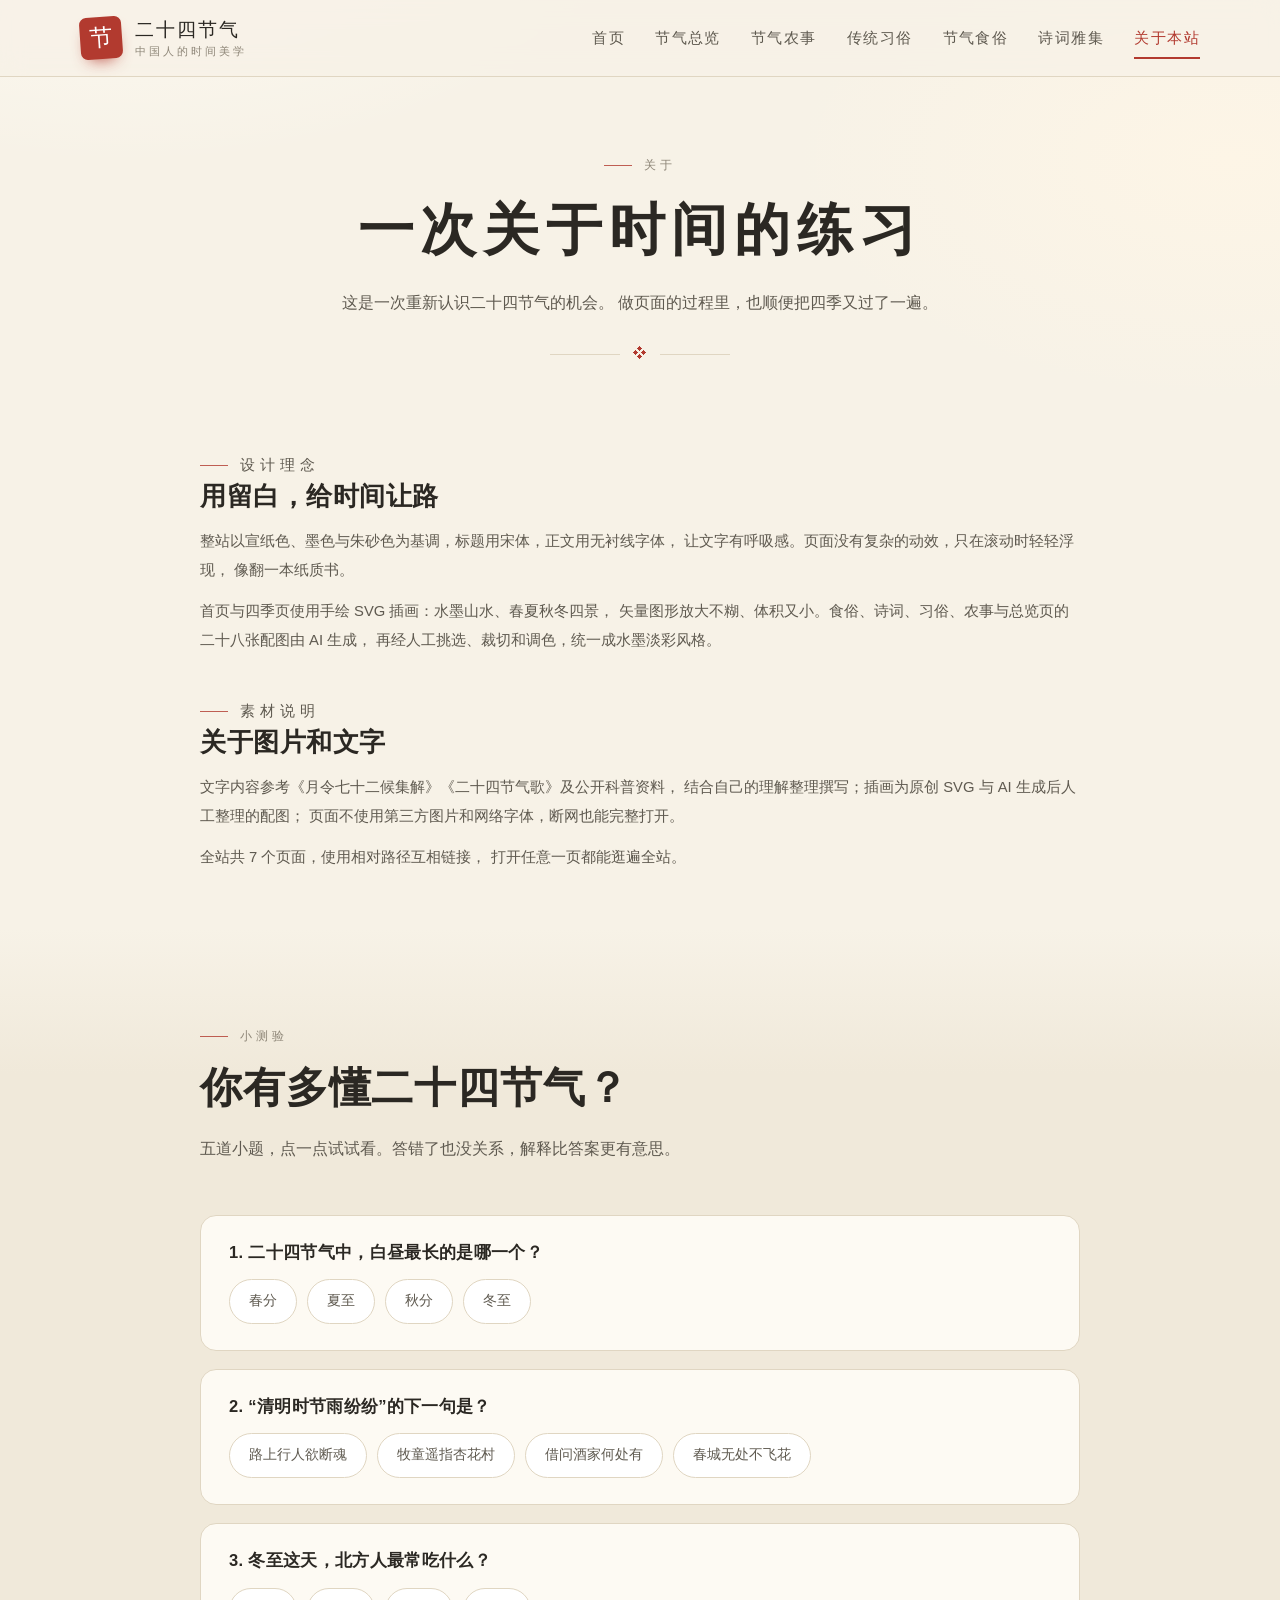
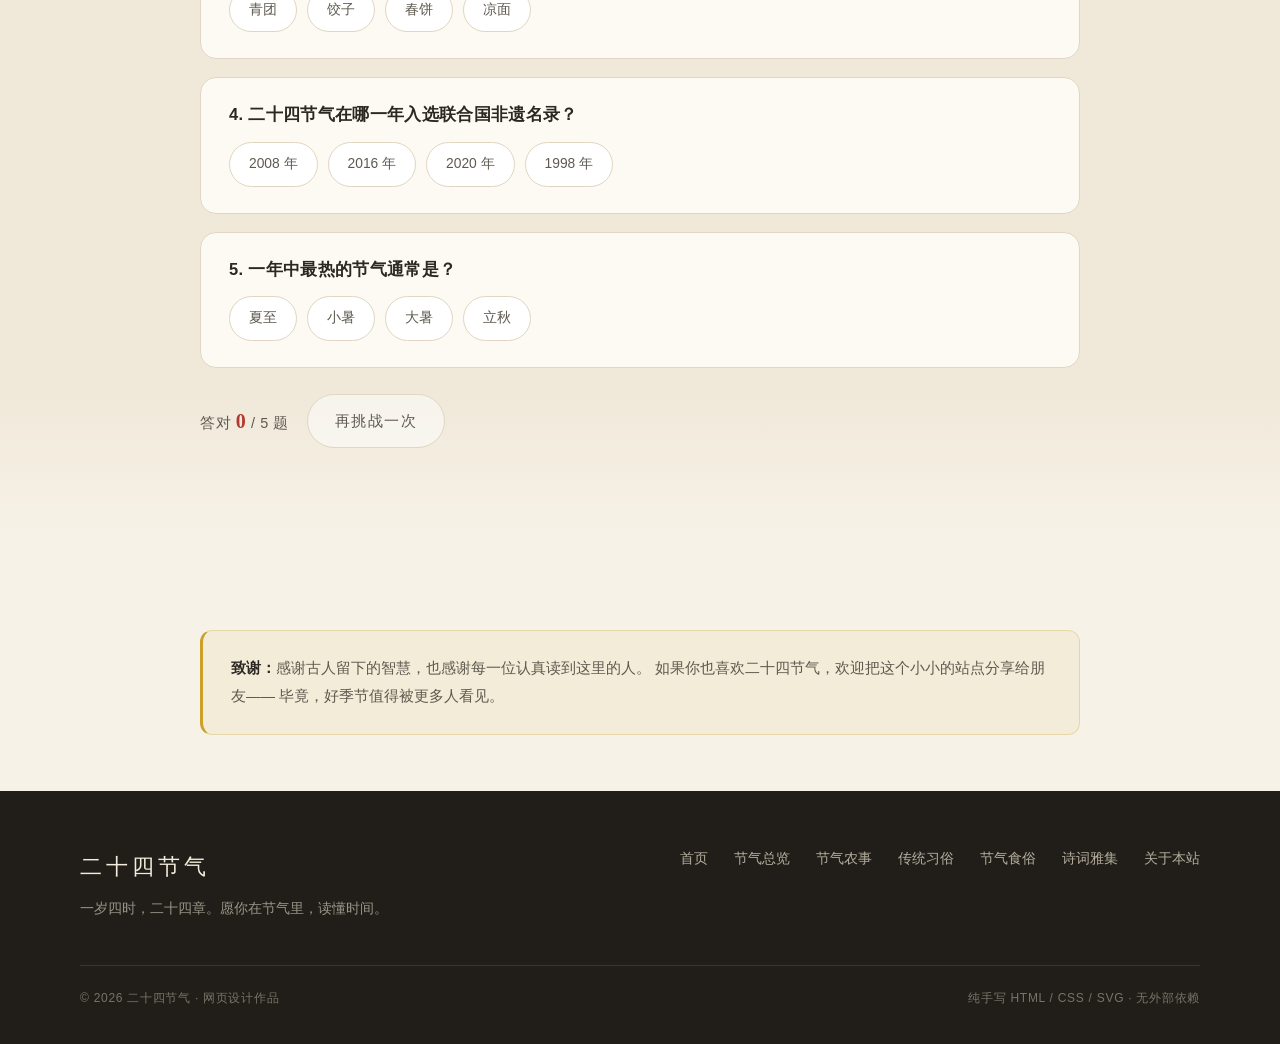
==== about.html @ dc35225e "Add 二十四节气 static site Co-Authored-By: Claude Code <noreply@anthropic.com>" ====
<!DOCTYPE html>
<html lang="zh-CN">
<head>
  <meta charset="UTF-8">
  <meta name="viewport" content="width=device-width, initial-scale=1.0">
  <title>关于本站 · 二十四节气</title>
  <meta name="description" content="关于本站：设计理念、素材说明，以及一个关于二十四节气的小测验。">
  <link rel="icon" href="images/favicon.svg" type="image/svg+xml">
  <link rel="stylesheet" href="css/style.css">
  <script>document.documentElement.classList.add('js');</script>
</head>
<body>

  <header class="site-header">
    <div class="wrap nav">
      <a class="brand" href="index.html" aria-label="返回首页">
        <span class="brand-seal" aria-hidden="true">节</span>
        <span class="brand-text">二十四节气<small>中国人的时间美学</small></span>
      </a>
      <button class="nav-toggle" type="button" aria-label="展开导航" aria-expanded="false" aria-controls="siteNav">☰</button>
      <nav class="nav-links" id="siteNav">
        <a href="index.html">首页</a>
        <a href="terms.html">节气总览</a>
        <a href="farming.html">节气农事</a>
        <a href="customs.html">传统习俗</a>
        <a href="food.html">节气食俗</a>
        <a href="poetry.html">诗词雅集</a>
        <a href="about.html" class="active">关于本站</a>
      </nav>
    </div>
  </header>

  <main>
    <section class="page-hero">
      <div class="wrap">
        <p class="eyebrow">关于</p>
        <h1>一次关于时间的练习</h1>
        <p class="lead">
          这是一次重新认识二十四节气的机会。
          做页面的过程里，也顺便把四季又过了一遍。
        </p>
        <div class="ornament" aria-hidden="true">❖</div>
      </div>
    </section>

    <section class="section-tight">
      <div class="wrap narrow">

        <div>
          <div class="about-block reveal">
            <p class="eyebrow">设计理念</p>
            <h2>用留白，给时间让路</h2>
            <p>
              整站以宣纸色、墨色与朱砂色为基调，标题用宋体，正文用无衬线字体，
              让文字有呼吸感。页面没有复杂的动效，只在滚动时轻轻浮现，
              像翻一本纸质书。
            </p>
            <p>
              首页与四季页使用手绘 SVG 插画：水墨山水、春夏秋冬四景，
              矢量图形放大不糊、体积又小。食俗、诗词、习俗、农事与总览页的二十八张配图由 AI 生成，
              再经人工挑选、裁切和调色，统一成水墨淡彩风格。
            </p>
          </div>

          <div class="about-block reveal">
            <p class="eyebrow">素材说明</p>
            <h2>关于图片和文字</h2>
            <p>
              文字内容参考《月令七十二候集解》《二十四节气歌》及公开科普资料，
              结合自己的理解整理撰写；插画为原创 SVG 与 AI 生成后人工整理的配图；
              页面不使用第三方图片和网络字体，断网也能完整打开。
            </p>
            <p>
              全站共 7 个页面，使用相对路径互相链接，
              打开任意一页都能逛遍全站。
            </p>
          </div>
        </div>

      </div>
    </section>

    <!-- ================= 小测验 ================= -->
    <section class="section section-paper" id="quiz-section">
      <div class="wrap narrow">
        <div class="section-head reveal">
          <p class="eyebrow">小测验</p>
          <h2>你有多懂二十四节气？</h2>
          <p class="lead">五道小题，点一点试试看。答错了也没关系，解释比答案更有意思。</p>
        </div>

        <div class="quiz" id="quiz">

          <article class="quiz-q reveal">
            <h3>1. 二十四节气中，白昼最长的是哪一个？</h3>
            <div class="options">
              <button class="option" type="button" data-correct="false">春分</button>
              <button class="option" type="button" data-correct="true">夏至</button>
              <button class="option" type="button" data-correct="false">秋分</button>
              <button class="option" type="button" data-correct="false">冬至</button>
            </div>
            <p class="explain">夏至这天太阳直射北回归线，北半球白昼最长、日影最短。不过最热的时候通常还在后面——大暑。</p>
          </article>

          <article class="quiz-q reveal">
            <h3>2. “清明时节雨纷纷”的下一句是？</h3>
            <div class="options">
              <button class="option" type="button" data-correct="true">路上行人欲断魂</button>
              <button class="option" type="button" data-correct="false">牧童遥指杏花村</button>
              <button class="option" type="button" data-correct="false">借问酒家何处有</button>
              <button class="option" type="button" data-correct="false">春城无处不飞花</button>
            </div>
            <p class="explain">出自唐代杜牧的《清明》：“清明时节雨纷纷，路上行人欲断魂。借问酒家何处有？牧童遥指杏花村。”</p>
          </article>

          <article class="quiz-q reveal">
            <h3>3. 冬至这天，北方人最常吃什么？</h3>
            <div class="options">
              <button class="option" type="button" data-correct="false">青团</button>
              <button class="option" type="button" data-correct="true">饺子</button>
              <button class="option" type="button" data-correct="false">春饼</button>
              <button class="option" type="button" data-correct="false">凉面</button>
            </div>
            <p class="explain">“冬至不端饺子碗，冻掉耳朵没人管。”北方冬至吃饺子，南方则多吃汤圆，取团团圆圆之意。</p>
          </article>

          <article class="quiz-q reveal">
            <h3>4. 二十四节气在哪一年入选联合国非遗名录？</h3>
            <div class="options">
              <button class="option" type="button" data-correct="false">2008 年</button>
              <button class="option" type="button" data-correct="true">2016 年</button>
              <button class="option" type="button" data-correct="false">2020 年</button>
              <button class="option" type="button" data-correct="false">1998 年</button>
            </div>
            <p class="explain">2016 年 11 月 30 日，“二十四节气”被列入联合国教科文组织人类非物质文化遗产代表作名录。</p>
          </article>

          <article class="quiz-q reveal">
            <h3>5. 一年中最热的节气通常是？</h3>
            <div class="options">
              <button class="option" type="button" data-correct="false">夏至</button>
              <button class="option" type="button" data-correct="false">小暑</button>
              <button class="option" type="button" data-correct="true">大暑</button>
              <button class="option" type="button" data-correct="false">立秋</button>
            </div>
            <p class="explain">夏至白昼最长，但地面还在持续吸收热量，所以最热往往出现在大暑——“大暑”之名，名副其实。</p>
          </article>

        </div>

        <div class="quiz-foot">
          <p class="quiz-result" id="quizResult" aria-live="polite">答对 <strong>0</strong> / 5 题</p>
          <button class="btn btn-ghost" type="button" id="quizReset">再挑战一次</button>
        </div>
      </div>
    </section>

    <section class="section-tight">
      <div class="wrap narrow">
        <div class="note-box reveal">
          <strong>致谢：</strong>感谢古人留下的智慧，也感谢每一位认真读到这里的人。
          如果你也喜欢二十四节气，欢迎把这个小小的站点分享给朋友——
          毕竟，好季节值得被更多人看见。
        </div>
      </div>
    </section>
  </main>

  <footer class="site-footer">
    <div class="wrap footer-grid">
      <div>
        <p class="footer-title">二十四节气</p>
        <p class="footer-note">一岁四时，二十四章。愿你在节气里，读懂时间。</p>
      </div>
      <nav class="footer-links" aria-label="页脚导航">
        <a href="index.html">首页</a>
        <a href="terms.html">节气总览</a>
        <a href="farming.html">节气农事</a>
        <a href="customs.html">传统习俗</a>
        <a href="food.html">节气食俗</a>
        <a href="poetry.html">诗词雅集</a>
        <a href="about.html">关于本站</a>
      </nav>
    </div>
    <div class="wrap footer-bottom">
      <p>© <span data-year>2026</span> 二十四节气 · 网页设计作品</p>
      <p>纯手写 HTML / CSS / SVG · 无外部依赖</p>
    </div>
  </footer>

  <script src="js/main.js"></script>
</body>
</html>
---- css/style.css ----
/* =========================================================
   二十四节气 · 站点样式
   纯手写 CSS，无第三方框架 / 无外部字体依赖
   ========================================================= */

:root{
  --paper:      #f7f2e7;
  --paper-2:    #fdfaf3;
  --paper-3:    #f0e9da;
  --ink:        #2b2823;
  --ink-2:      #5f5a50;
  --ink-3:      #8d8577;
  --line:       #e0d6c2;
  --red:        #b23a2f;
  --red-deep:   #8e2b22;
  --gold:       #c9a227;
  --spring:     #7d9e6a;
  --summer:     #bd6a52;
  --autumn:     #bd8f41;
  --winter:     #5a7d95;
  --serif: "Songti SC","STSong","Noto Serif SC","Source Han Serif SC","SimSun",serif;
  --sans:  "PingFang SC","Microsoft YaHei","Hiragino Sans GB","Noto Sans SC",sans-serif;
  --radius: 18px;
  --shadow: 0 24px 50px -24px rgba(72,54,30,.32);
}

*,*::before,*::after{ box-sizing:border-box; }

html{ scroll-behavior:smooth; }

body{
  margin:0;
  font-family:var(--sans);
  font-size:16px;
  line-height:1.8;
  color:var(--ink);
  background:
    radial-gradient(900px 520px at 10% -6%, #fffdf6 0%, rgba(255,253,246,0) 62%),
    radial-gradient(760px 420px at 96% 6%, #fdf5e6 0%, rgba(253,245,230,0) 58%),
    var(--paper);
  overflow-x:hidden;
  -webkit-font-smoothing:antialiased;
}

::selection{ background:rgba(178,58,47,.16); }

img{ max-width:100%; height:auto; display:block; }
a{ color:inherit; }
button{ font:inherit; }

h1,h2,h3,h4{
  font-family:var(--serif);
  font-weight:600;
  line-height:1.3;
  letter-spacing:.02em;
  margin:0;
}
p{ margin:0; }

:focus-visible{
  outline:2px solid var(--red);
  outline-offset:3px;
  border-radius:4px;
}

.wrap{ width:min(1120px, calc(100% - 48px)); margin-inline:auto; }
.wrap.narrow{ width:min(880px, calc(100% - 48px)); }

.section{ padding:90px 0; }
.section-tight{ padding:56px 0; }

.section-paper{
  background:linear-gradient(180deg,
    rgba(240,233,218,0) 0%,
    var(--paper-3) 12%,
    var(--paper-3) 88%,
    rgba(240,233,218,0) 100%);
}

/* ---------- 入场动画（JS 开启后才隐藏，避免无 JS 时白屏） ---------- */
.js .reveal.reveal-armed{
  opacity:0;
  transform:translateY(26px);
  transition:opacity .8s ease, transform .8s cubic-bezier(.2,.7,.3,1);
}
.js .reveal.reveal-armed.is-visible{ opacity:1; transform:none; }

/* ========================= 顶部导航 ========================= */
.site-header{
  position:sticky;
  top:0;
  z-index:60;
  background:rgba(247,242,231,.86);
  backdrop-filter:blur(12px);
  -webkit-backdrop-filter:blur(12px);
  border-bottom:1px solid var(--line);
}

.nav{
  position:relative;
  display:flex;
  align-items:center;
  justify-content:space-between;
  gap:24px;
  min-height:76px;
}

.brand{
  display:flex;
  align-items:center;
  gap:13px;
  text-decoration:none;
  flex-shrink:0;
}
.brand-seal{
  width:42px; height:42px;
  display:grid; place-items:center;
  background:var(--red);
  color:#fff;
  font-family:var(--serif);
  font-size:23px;
  border-radius:7px;
  transform:rotate(-4deg);
  box-shadow:0 8px 16px -8px rgba(178,58,47,.95);
}
.brand-text{
  font-family:var(--serif);
  font-size:19px;
  letter-spacing:.1em;
  line-height:1.15;
}
.brand-text small{
  display:block;
  margin-top:5px;
  font-family:var(--sans);
  font-size:10.5px;
  letter-spacing:.28em;
  color:var(--ink-3);
}

.nav-links{ display:flex; gap:30px; }
.nav-links a{
  position:relative;
  padding:8px 0;
  font-size:14.5px;
  letter-spacing:.1em;
  color:var(--ink-2);
  text-decoration:none;
  white-space:nowrap;
  transition:color .25s;
}
.nav-links a::after{
  content:"";
  position:absolute;
  left:0; bottom:0;
  width:100%; height:2px;
  background:var(--red);
  transform:scaleX(0);
  transform-origin:left;
  transition:transform .3s ease;
}
.nav-links a:hover{ color:var(--ink); }
.nav-links a:hover::after,
.nav-links a.active::after{ transform:scaleX(1); }
.nav-links a.active{ color:var(--red); }

.nav-toggle{
  display:none;
  width:44px; height:44px;
  border:1px solid var(--line);
  border-radius:10px;
  background:rgba(255,255,255,.55);
  color:var(--ink);
  font-size:18px;
  cursor:pointer;
}

/* ========================= 通用元素 ========================= */
.eyebrow{
  display:inline-flex;
  align-items:center;
  gap:12px;
  font-size:11.5px;
  letter-spacing:.34em;
  color:var(--ink-3);
}
.eyebrow::before{
  content:"";
  width:28px; height:1px;
  background:var(--red);
  opacity:.8;
}

.lead{ color:var(--ink-2); font-size:16px; line-height:1.95; }

.section-head{ max-width:730px; margin-bottom:50px; }
.section-head h2{
  font-size:clamp(28px,3.4vw,42px);
  margin:14px 0 18px;
}

.btn{
  display:inline-flex;
  align-items:center;
  gap:10px;
  padding:13px 27px;
  border-radius:999px;
  border:1px solid transparent;
  font-size:14.5px;
  letter-spacing:.1em;
  text-decoration:none;
  cursor:pointer;
  transition:transform .3s, background .3s, border-color .3s, box-shadow .3s, color .3s;
}
.btn-solid{
  background:var(--red);
  color:#fff;
  box-shadow:0 16px 30px -16px rgba(178,58,47,.95);
}
.btn-solid:hover{ background:var(--red-deep); transform:translateY(-2px); }
.btn-ghost{
  border-color:var(--line);
  background:rgba(255,255,255,.5);
  color:var(--ink-2);
}
.btn-ghost:hover{ border-color:var(--ink-3); color:var(--ink); transform:translateY(-2px); }

.ornament{
  display:flex;
  align-items:center;
  justify-content:center;
  gap:12px;
  margin-top:22px;
  color:var(--red);
}
.ornament::before,
.ornament::after{
  content:"";
  width:70px; height:1px;
  background:var(--line);
}

/* ========================= 首页 Hero ========================= */
.hero{ padding:66px 0 58px; position:relative; }

.hero-grid{
  display:grid;
  grid-template-columns:1.02fr .98fr;
  gap:64px;
  align-items:center;
}

.hero h1{
  font-size:clamp(46px,5.6vw,78px);
  line-height:1.14;
  margin:20px 0 26px;
}
.hero h1 em{
  position:relative;
  display:inline-block;
  font-style:normal;
  color:var(--red);
}
.hero h1 em::after{
  content:"";
  position:absolute;
  left:-3px; right:-3px; bottom:9px;
  height:16px;
  border-radius:9px;
  background:rgba(178,58,47,.13);
  z-index:-1;
}

.hero .lead{ max-width:480px; }

.hero-actions{
  display:flex;
  flex-wrap:wrap;
  gap:14px;
  margin-top:34px;
}

.hero-stats{
  display:flex;
  gap:42px;
  list-style:none;
  margin:40px 0 0;
  padding:24px 0 0;
  border-top:1px solid var(--line);
}
.hero-stats li{ display:flex; flex-direction:column; }
.hero-stats strong{
  font-family:var(--serif);
  font-size:30px;
  line-height:1;
  color:var(--red);
}
.hero-stats span{
  margin-top:8px;
  font-size:12.5px;
  letter-spacing:.12em;
  color:var(--ink-3);
}

.hero-art{ position:relative; margin:0; }
.hero-art img{
  width:100%;
  border-radius:26px;
  border:1px solid rgba(255,255,255,.7);
  box-shadow:var(--shadow);
}
.hero-art figcaption{
  margin-top:16px;
  text-align:center;
  font-size:12px;
  letter-spacing:.34em;
  color:var(--ink-3);
}
.hero-seal{
  position:absolute;
  top:-18px; right:-12px;
  width:60px; height:60px;
  display:grid; place-items:center;
  background:var(--red);
  color:#fff;
  font-family:var(--serif);
  font-size:15px;
  line-height:1.2;
  text-align:center;
  border-radius:8px;
  transform:rotate(6deg);
  box-shadow:0 16px 30px -16px rgba(178,58,47,.95);
}

/* ========================= 四季卡片 ========================= */
.season-grid{
  display:grid;
  grid-template-columns:repeat(4,1fr);
  gap:22px;
}

.season-card{
  position:relative;
  display:flex;
  flex-direction:column;
  background:var(--paper-2);
  border:1px solid var(--line);
  border-radius:var(--radius);
  overflow:hidden;
  text-decoration:none;
  transition:transform .4s cubic-bezier(.2,.7,.3,1), box-shadow .4s;
}
.season-card:hover{ transform:translateY(-10px); box-shadow:var(--shadow); }
.season-card img{ width:100%; height:170px; object-fit:cover; }
.season-body{ padding:20px 22px 24px; }
.season-label{
  font-size:11.5px;
  letter-spacing:.28em;
  color:var(--ink-3);
}
.season-body h3{ font-size:26px; margin:9px 0 8px; }
.season-body p{ font-size:13.8px; color:var(--ink-2); line-height:1.85; }
.season-arrow{
  display:inline-block;
  margin-top:16px;
  font-size:12.5px;
  letter-spacing:.14em;
  color:var(--red);
}
.season-card:hover .season-arrow{ letter-spacing:.22em; }
.season-arrow, .season-card{ transition-property:transform, box-shadow, letter-spacing; }

/* ========================= 三个特色入口 ========================= */
.feature-grid{
  display:grid;
  grid-template-columns:repeat(2,1fr);
  gap:24px;
}
.feature-card{
  position:relative;
  display:block;
  padding:38px 32px 34px;
  background:var(--paper-2);
  border:1px solid var(--line);
  border-radius:var(--radius);
  text-decoration:none;
  overflow:hidden;
  transition:transform .4s cubic-bezier(.2,.7,.3,1), box-shadow .4s, border-color .4s;
}
.feature-card::after{
  content:"";
  position:absolute;
  right:-56px; bottom:-56px;
  width:170px; height:170px;
  border-radius:50%;
  background:radial-gradient(circle, rgba(178,58,47,.10), rgba(178,58,47,0) 68%);
  transition:transform .5s;
}
.feature-card:hover{ transform:translateY(-8px); box-shadow:var(--shadow); border-color:#d4c7ae; }
.feature-card:hover::after{ transform:scale(1.15); }
.feature-kicker{
  font-size:11.5px;
  letter-spacing:.3em;
  color:var(--red);
}
.feature-card h3{ font-size:25px; margin:14px 0 10px; }
.feature-card p{ font-size:14px; color:var(--ink-2); line-height:1.9; }
.feature-more{
  display:inline-block;
  margin-top:20px;
  font-size:12.5px;
  letter-spacing:.16em;
  color:var(--ink-3);
}
.feature-char{
  position:absolute;
  right:16px;
  bottom:-14px;
  font-family:var(--serif);
  font-size:104px;
  line-height:1;
  color:rgba(178,58,47,.07);
  pointer-events:none;
}

/* ========================= 诗句横幅 ========================= */
.quote-band{
  padding:96px 0;
  background:#28241e;
  color:#f3ecdc;
  text-align:center;
  position:relative;
  overflow:hidden;
}
.quote-band::before{
  content:"";
  position:absolute;
  left:50%; top:-120px;
  width:420px; height:420px;
  transform:translateX(-50%);
  border-radius:50%;
  background:radial-gradient(circle, rgba(201,162,39,.16), rgba(201,162,39,0) 68%);
}
.quote-band blockquote{
  margin:0;
  font-family:var(--serif);
  font-size:clamp(22px,3vw,34px);
  line-height:1.9;
  letter-spacing:.12em;
}
.quote-band cite{
  display:block;
  margin-top:20px;
  font-style:normal;
  font-size:13px;
  letter-spacing:.28em;
  color:rgba(243,236,220,.55);
}

/* ========================= 页脚 ========================= */
.site-footer{
  background:#211e19;
  color:#cfc7b6;
  padding:56px 0 34px;
}
.footer-grid{
  display:flex;
  justify-content:space-between;
  gap:48px;
  flex-wrap:wrap;
}
.footer-title{
  font-family:var(--serif);
  font-size:22px;
  letter-spacing:.18em;
  color:#f3ecdc;
}
.footer-note{
  margin-top:10px;
  font-size:13.5px;
  color:rgba(207,199,182,.7);
}
.footer-links{
  display:flex;
  flex-wrap:wrap;
  gap:12px 26px;
  font-size:13.5px;
}
.footer-links a{
  text-decoration:none;
  color:rgba(207,199,182,.85);
  transition:color .25s;
}
.footer-links a:hover{ color:#fff; }
.footer-bottom{
  display:flex;
  justify-content:space-between;
  flex-wrap:wrap;
  gap:10px;
  margin-top:44px;
  padding-top:22px;
  border-top:1px solid rgba(255,255,255,.1);
  font-size:12px;
  letter-spacing:.06em;
  color:rgba(207,199,182,.5);
}

/* ========================= 内页页头 ========================= */
.page-hero{
  padding:70px 0 22px;
  text-align:center;
}
.page-hero h1{
  margin-top:18px;
  font-size:clamp(34px,4.6vw,56px);
  letter-spacing:.12em;
}
.page-hero .lead{
  max-width:680px;
  margin:20px auto 0;
}

/* ========================= 节气总览 ========================= */
.filter-bar{
  display:flex;
  justify-content:center;
  flex-wrap:wrap;
  gap:10px;
  margin:30px 0 54px;
}
.filter-btn{
  padding:9px 22px;
  border:1px solid var(--line);
  border-radius:999px;
  background:rgba(255,255,255,.55);
  color:var(--ink-2);
  font-size:13.5px;
  letter-spacing:.14em;
  cursor:pointer;
  transition:all .25s;
}
.filter-btn:hover{ border-color:var(--ink-3); color:var(--ink); }
.filter-btn.active{
  background:var(--red);
  border-color:var(--red);
  color:#fff;
  box-shadow:0 12px 24px -14px rgba(178,58,47,.9);
}

.season-block{
  margin-bottom:68px;
  scroll-margin-top:110px;
}
.season-block[hidden]{ display:none !important; }
.season-head{
  display:flex;
  align-items:baseline;
  gap:16px;
  padding-bottom:16px;
  margin-bottom:24px;
  border-bottom:1px solid var(--line);
}
.season-head h2{ font-size:30px; letter-spacing:.1em; }
.season-head .season-sub{
  font-size:13px;
  letter-spacing:.1em;
  color:var(--ink-3);
}
.season-dot{
  width:10px; height:10px;
  border-radius:50%;
  align-self:center;
  background:var(--spring);
}
.season-block[data-season="spring"] .season-dot{ background:var(--spring); }
.season-block[data-season="summer"] .season-dot{ background:var(--summer); }
.season-block[data-season="autumn"] .season-dot{ background:var(--autumn); }
.season-block[data-season="winter"] .season-dot{ background:var(--winter); }

.season-art{
  margin:0 0 24px;
  border-radius:16px;
  overflow:hidden;
  background:var(--paper-3);
}
.season-art img{
  width:100%;
  height:240px;
  object-fit:cover;
  display:block;
  transition:transform .6s ease;
}
.season-block:hover .season-art img{ transform:scale(1.02); }
.season-block .note-box{ margin-top:26px; }

.season-lead{
  max-width:920px;
  margin:-4px 0 24px;
  font-size:15px;
  line-height:1.95;
  color:var(--ink-2);
}

.farm-intro{ max-width:800px; margin-bottom:54px; }
.farm-intro .section-head{ margin-bottom:22px; }

.glossary{ margin-top:64px; }
.glossary-head{ max-width:730px; margin-bottom:28px; }
.glossary-head h2{ font-size:clamp(26px,3vw,36px); margin-top:12px; }
.glossary-grid{
  display:grid;
  grid-template-columns:repeat(3,1fr);
  gap:16px;
  margin:0;
}
.glossary-item{
  padding:20px 22px 21px;
  background:var(--paper-2);
  border:1px solid var(--line);
  border-radius:12px;
}
.glossary-item dt{
  margin-bottom:6px;
  font-family:var(--serif);
  font-size:19px;
  color:var(--red);
}
.glossary-item dd{
  margin:0;
  font-size:13.5px;
  line-height:1.85;
  color:var(--ink-2);
}

.term-grid{
  display:grid;
  grid-template-columns:repeat(6, 1fr);
  gap:14px;
}
.term-card{
  position:relative;
  padding:22px 18px 24px;
  background:var(--paper-2);
  border:1px solid var(--line);
  border-top:3px solid var(--spring);
  border-radius:14px;
  transition:transform .35s, box-shadow .35s, background .35s;
}
.season-block[data-season="spring"] .term-card{ border-top-color:var(--spring); }
.season-block[data-season="summer"] .term-card{ border-top-color:var(--summer); }
.season-block[data-season="autumn"] .term-card{ border-top-color:var(--autumn); }
.season-block[data-season="winter"] .term-card{ border-top-color:var(--winter); }
.term-card:hover{
  transform:translateY(-6px);
  box-shadow:var(--shadow);
  background:#fffdf7;
}
.term-no{
  font-size:11px;
  letter-spacing:.26em;
  color:var(--ink-3);
}
.term-card h3{ font-size:24px; margin:10px 0 4px; }
.term-date{
  font-size:12px;
  letter-spacing:.08em;
  color:var(--red);
  margin-bottom:12px;
}
.term-desc{
  font-size:13px;
  line-height:1.8;
  color:var(--ink-2);
}

.note-box{
  margin-top:36px;
  padding:24px 28px;
  background:rgba(201,162,39,.07);
  border:1px solid rgba(201,162,39,.28);
  border-left:3px solid var(--gold);
  border-radius:12px;
  font-size:14.5px;
  line-height:1.9;
  color:var(--ink-2);
}
.note-box strong{ color:var(--ink); }

/* ========================= 传统习俗时间轴 ========================= */
.timeline{
  position:relative;
  padding-left:42px;
  margin-top:16px;
}
.timeline::before{
  content:"";
  position:absolute;
  left:9px; top:8px; bottom:8px;
  width:1px;
  background:var(--line);
}
.timeline-item{
  position:relative;
  margin-bottom:34px;
}
.timeline-item:last-child{ margin-bottom:0; }
.timeline-dot{
  position:absolute;
  left:-42px; top:34px;
  width:19px; height:19px;
  border-radius:50%;
  background:var(--red);
  border:3px solid var(--paper);
  box-shadow:0 0 0 1px var(--line);
}
.custom-card{
  background:var(--paper-2);
  border:1px solid var(--line);
  border-radius:var(--radius);
  padding:30px 34px 32px;
  box-shadow:0 18px 40px -34px rgba(72,54,30,.6);
  transition:transform .35s, box-shadow .35s;
}
.custom-card:hover{ transform:translateY(-4px); box-shadow:var(--shadow); }

.custom-card.has-art{
  display:grid;
  grid-template-columns:minmax(0,1fr) 300px;
  gap:32px;
  align-items:center;
}
.custom-copy{ min-width:0; }
.custom-art{
  margin:0;
  border-radius:14px;
  overflow:hidden;
  background:var(--paper-3);
  aspect-ratio:3 / 2;
}
.custom-art img{
  width:100%;
  height:100%;
  object-fit:cover;
  display:block;
  transition:transform .5s ease;
}
.custom-card.has-art:hover .custom-art img{ transform:scale(1.03); }
.custom-char{
  display:inline-grid;
  place-items:center;
  width:56px; height:56px;
  margin-bottom:16px;
  border-radius:50%;
  background:var(--red);
  color:#fff;
  font-family:var(--serif);
  font-size:26px;
  box-shadow:0 14px 24px -14px rgba(178,58,47,.9);
}
.custom-card.spring .custom-char{ background:var(--spring); box-shadow:0 14px 24px -14px rgba(125,158,106,.95); }
.custom-card.summer .custom-char{ background:var(--summer); box-shadow:0 14px 24px -14px rgba(189,106,82,.95); }
.custom-card.autumn .custom-char{ background:var(--autumn); box-shadow:0 14px 24px -14px rgba(189,143,65,.95); }
.custom-card.winter .custom-char{ background:var(--winter); box-shadow:0 14px 24px -14px rgba(90,125,149,.95); }

.custom-season{
  font-size:11.5px;
  letter-spacing:.28em;
  color:var(--red);
  margin-bottom:6px;
}
.custom-card h2{ font-size:26px; margin-bottom:10px; }
.custom-card p{ font-size:14.5px; line-height:1.95; color:var(--ink-2); }

/* ========================= 节气食俗 ========================= */
.food-grid{
  display:grid;
  grid-template-columns:repeat(4,1fr);
  gap:22px;
}
.food-card{
  display:flex;
  flex-direction:column;
  background:var(--paper-2);
  border:1px solid var(--line);
  border-radius:var(--radius);
  overflow:hidden;
  text-align:center;
  transition:transform .35s, box-shadow .35s;
}
.food-card:hover{ transform:translateY(-6px); box-shadow:var(--shadow); }
.food-art{ background:#f3ead8; overflow:hidden; }
.food-art img{
  width:100%;
  height:158px;
  object-fit:cover;
  transition:transform .5s ease;
}
.food-card:hover .food-art img{ transform:scale(1.04); }
.food-body{
  flex:1;
  padding:20px 18px 24px;
}
.food-term{
  display:block;
  font-size:11.5px;
  letter-spacing:.26em;
  color:var(--red);
  margin-bottom:7px;
}
.food-card h3{ font-size:20px; }
.food-card p{
  margin-top:10px;
  font-size:13.2px;
  line-height:1.85;
  color:var(--ink-2);
}

/* ========================= 诗词 ========================= */
.poem-grid{
  display:grid;
  grid-template-columns:repeat(2,1fr);
  gap:24px;
}
.poem-card{
  position:relative;
  background:linear-gradient(180deg, #fdfaf3 0%, #f8f3e6 100%);
  border:1px solid var(--line);
  border-radius:var(--radius);
  overflow:hidden;
  transition:transform .35s, box-shadow .35s;
}
.poem-card:hover{ transform:translateY(-5px); box-shadow:var(--shadow); }
.poem-art{ overflow:hidden; }
.poem-art img{
  width:100%;
  height:200px;
  object-fit:cover;
  display:block;
  transition:transform .5s ease;
}
.poem-card:hover .poem-art img{ transform:scale(1.03); }
.poem-body{
  position:relative;
  padding:28px 36px 32px;
  overflow:hidden;
}
.poem-body::before{
  content:"詩";
  position:absolute;
  right:14px; top:-14px;
  font-family:var(--serif);
  font-size:110px;
  line-height:1;
  color:rgba(178,58,47,.055);
  pointer-events:none;
}
.poem-tag{
  display:inline-block;
  padding:4px 13px;
  border:1px solid rgba(178,58,47,.28);
  border-radius:999px;
  font-size:11.5px;
  letter-spacing:.2em;
  color:var(--red);
}
.poem-card h2{ font-size:24px; margin:14px 0 4px; letter-spacing:.06em; }
.poem-author{
  font-size:12.5px;
  letter-spacing:.2em;
  color:var(--ink-3);
}
.poem-text{
  margin:20px 0 18px;
  font-family:var(--serif);
  font-size:17px;
  line-height:2.15;
  letter-spacing:.06em;
  color:var(--ink);
}
.poem-text span{ display:block; }
.poem-note{
  padding-top:16px;
  border-top:1px dashed var(--line);
  font-size:13.2px;
  line-height:1.9;
  color:var(--ink-2);
}
.poem-season{
  margin-top:18px;
  padding:14px 16px 15px;
  background:rgba(178,58,47,.045);
  border-left:2px solid var(--red);
  border-radius:0 10px 10px 0;
}
.poem-season-title{
  margin-bottom:6px;
  font-size:11px;
  letter-spacing:.24em;
  color:var(--red);
}
.poem-season-text{
  font-size:13.2px;
  line-height:1.9;
  color:var(--ink-2);
}

/* ========================= 关于本站 ========================= */
.about-block + .about-block{ margin-top:38px; }
.about-block h2{ font-size:26px; margin-bottom:14px; }
.about-block p{ color:var(--ink-2); font-size:14.8px; line-height:1.95; }
.about-block p + p{ margin-top:12px; }

/* 小测验 */
.quiz{ display:grid; gap:18px; margin-top:34px; }
.quiz-q{
  padding:26px 28px;
  background:var(--paper-2);
  border:1px solid var(--line);
  border-radius:16px;
}
.quiz-q h3{
  font-family:var(--sans);
  font-size:16.5px;
  font-weight:600;
  margin-bottom:16px;
}
.options{ display:flex; flex-wrap:wrap; gap:10px; }
.option{
  padding:9px 19px;
  border:1px solid var(--line);
  border-radius:999px;
  background:#fff;
  color:var(--ink-2);
  font-size:13.8px;
  cursor:pointer;
  transition:all .2s;
}
.option:hover{ border-color:var(--ink-3); color:var(--ink); }
.option.right{
  background:#e9f2e4;
  border-color:var(--spring);
  color:#3f6b3f;
}
.option.wrong{
  background:#f8e6e3;
  border-color:#c4695c;
  color:#9a3a2e;
}
.explain{
  display:none;
  margin-top:16px;
  padding-left:13px;
  border-left:2px solid var(--gold);
  font-size:13.5px;
  line-height:1.85;
  color:var(--ink-2);
}
.explain.show{ display:block; }
.quiz-foot{
  display:flex;
  align-items:center;
  gap:18px;
  flex-wrap:wrap;
  margin-top:26px;
}
.quiz-result{ font-size:14.5px; color:var(--ink-2); letter-spacing:.04em; }
.quiz-result strong{ color:var(--red); font-family:var(--serif); font-size:20px; }
.quiz-tip{ display:inline-block; margin-top:6px; color:var(--ink-3); }

/* ========================= 响应式 ========================= */
@media (min-width: 761px) and (max-width: 1000px){
  .nav-links{ gap:14px; }
  .nav-links a{ font-size:13.5px; letter-spacing:.02em; }
  .brand-text{ font-size:18px; }
}

@media (max-width: 1020px){
  .hero-grid{ grid-template-columns:1fr; gap:44px; }
  .hero .lead{ max-width:none; }
  .season-grid{ grid-template-columns:repeat(2,1fr); }
  .term-grid{ grid-template-columns:repeat(3,1fr); }
  .feature-grid{ grid-template-columns:1fr; }
  .food-grid{ grid-template-columns:repeat(2,1fr); }
  .poem-grid{ grid-template-columns:1fr; }
  .page-hero{ padding-top:56px; }
}

@media (max-width: 760px){
  .wrap{ width:calc(100% - 36px); }
  .section{ padding:64px 0; }

  .nav{ min-height:68px; }
  .nav-toggle{ display:block; }
  .nav-links{
    display:none;
    position:absolute;
    top:100%; left:-18px; right:-18px;
    flex-direction:column;
    gap:0;
    padding:8px 24px 18px;
    background:rgba(247,242,231,.98);
    border-bottom:1px solid var(--line);
    box-shadow:0 24px 30px -24px rgba(72,54,30,.5);
  }
  .nav-links.open{ display:flex; }
  .nav-links a{
    padding:13px 0;
    border-bottom:1px dashed var(--line);
    font-size:15px;
  }
  .nav-links a:last-child{ border-bottom:0; }
  .nav-links a::after{ display:none; }

  .hero{ padding:40px 0 44px; }
  .hero h1{ font-size:clamp(40px,11vw,56px); }
  .hero-stats{ gap:26px; }
  .hero-stats strong{ font-size:26px; }
  .hero-seal{ width:52px; height:52px; font-size:13px; top:-12px; right:-6px; }

  .season-grid{ grid-template-columns:1fr; }
  .season-art img{ height:150px; }
  .custom-card.has-art{ grid-template-columns:1fr; gap:22px; }
  .custom-art{ order:-1; }
  .glossary-grid{ grid-template-columns:1fr 1fr; }
  .food-grid{ grid-template-columns:1fr 1fr; gap:16px; }
  .food-body{ padding:18px 14px 20px; }
  .food-art img{ height:132px; }

  .term-grid{ grid-template-columns:1fr 1fr; gap:12px; }
  .term-card{ padding:18px 16px 20px; }
  .term-card h3{ font-size:21px; }

  .timeline{ padding-left:32px; }
  .timeline::before{ left:6px; }
  .timeline-dot{ left:-32px; top:30px; width:15px; height:15px; }
  .custom-card{ padding:24px 22px 26px; }

  .poem-body{ padding:24px 22px 26px; }
  .poem-text{ font-size:15.5px; }
  .poem-body::before{ font-size:90px; }
  .poem-art img{ height:168px; }

  .page-hero h1{ letter-spacing:.08em; }
  .section-head{ margin-bottom:36px; }

  .footer-grid{ gap:28px; }
  .footer-bottom{ margin-top:30px; }
}

@media (max-width: 420px){
  .food-grid{ grid-template-columns:1fr; }
  .term-grid{ grid-template-columns:1fr; }
  .glossary-grid{ grid-template-columns:1fr; }
}

@media (prefers-reduced-motion: reduce){
  html{ scroll-behavior:auto; }
  .js .reveal.reveal-armed{ opacity:1; transform:none; transition:none; }
  *{ animation-duration:.01ms !important; animation-iteration-count:1 !important; }
}
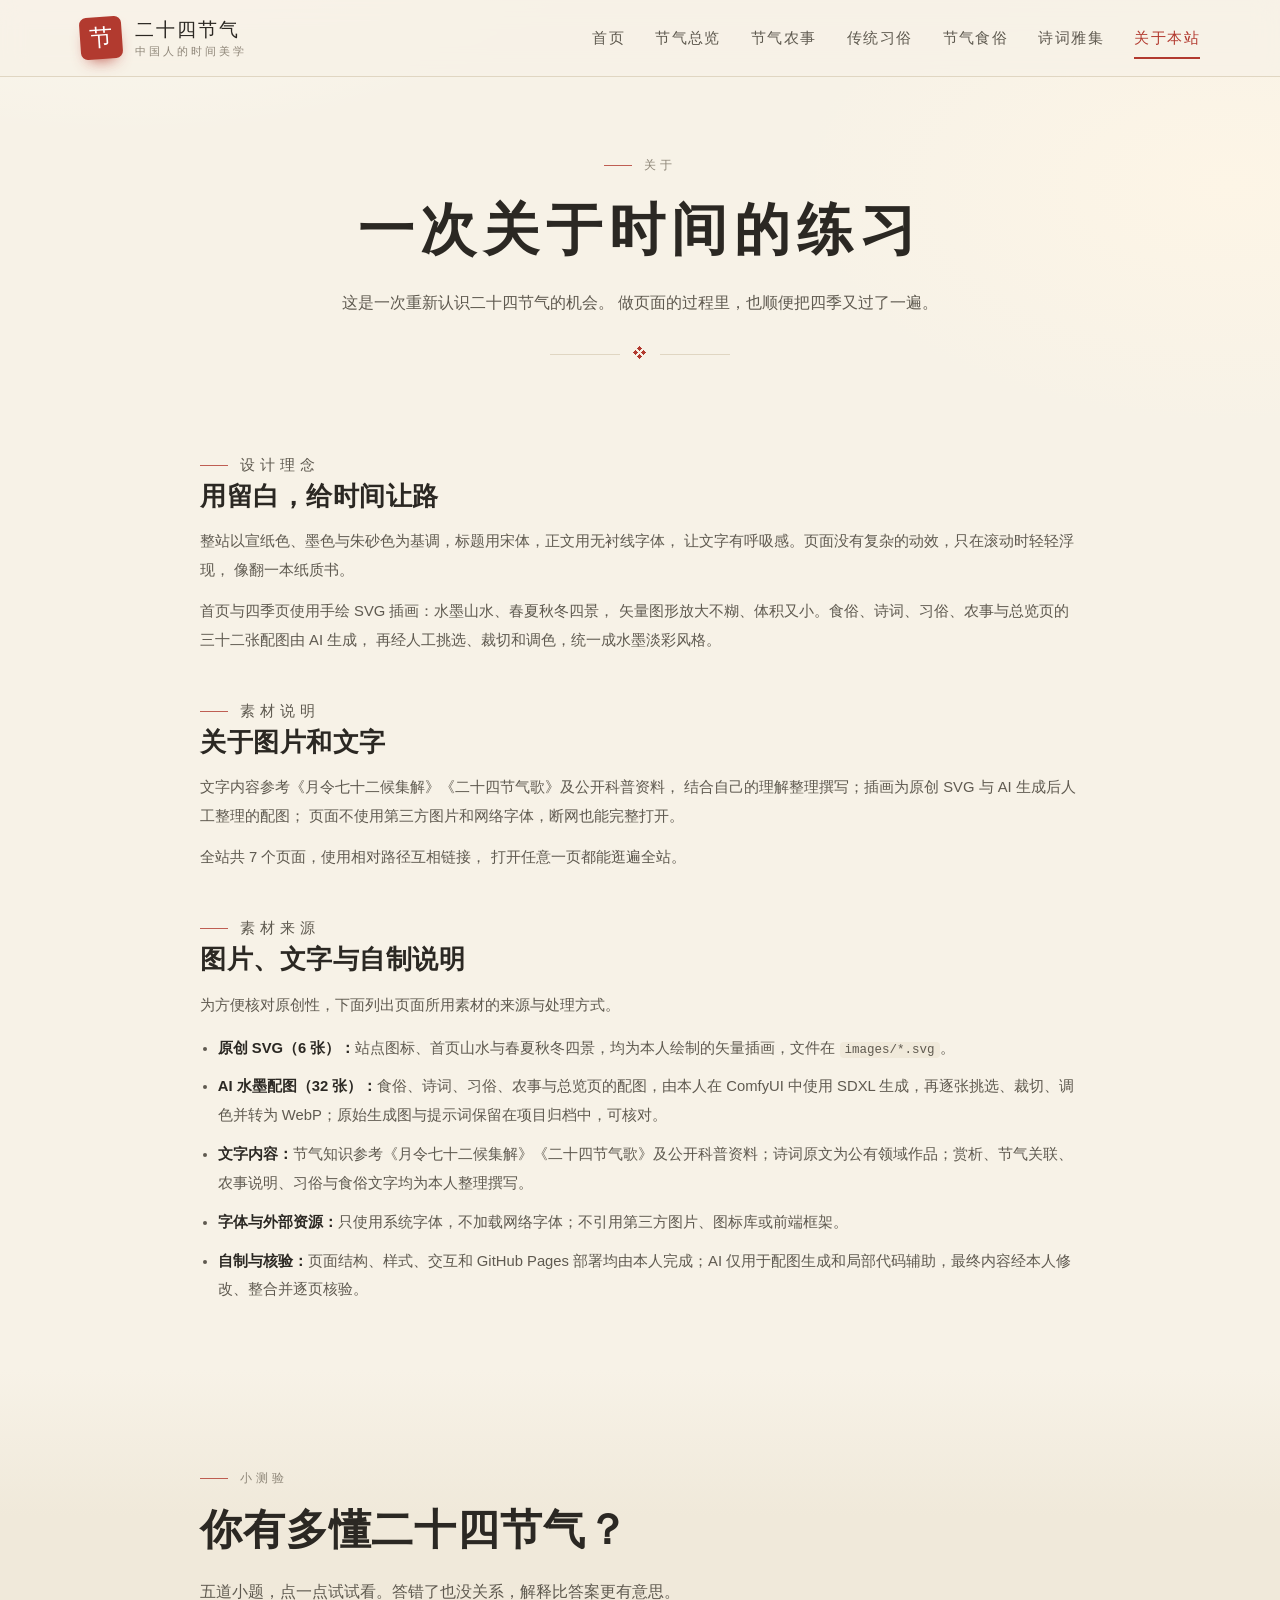
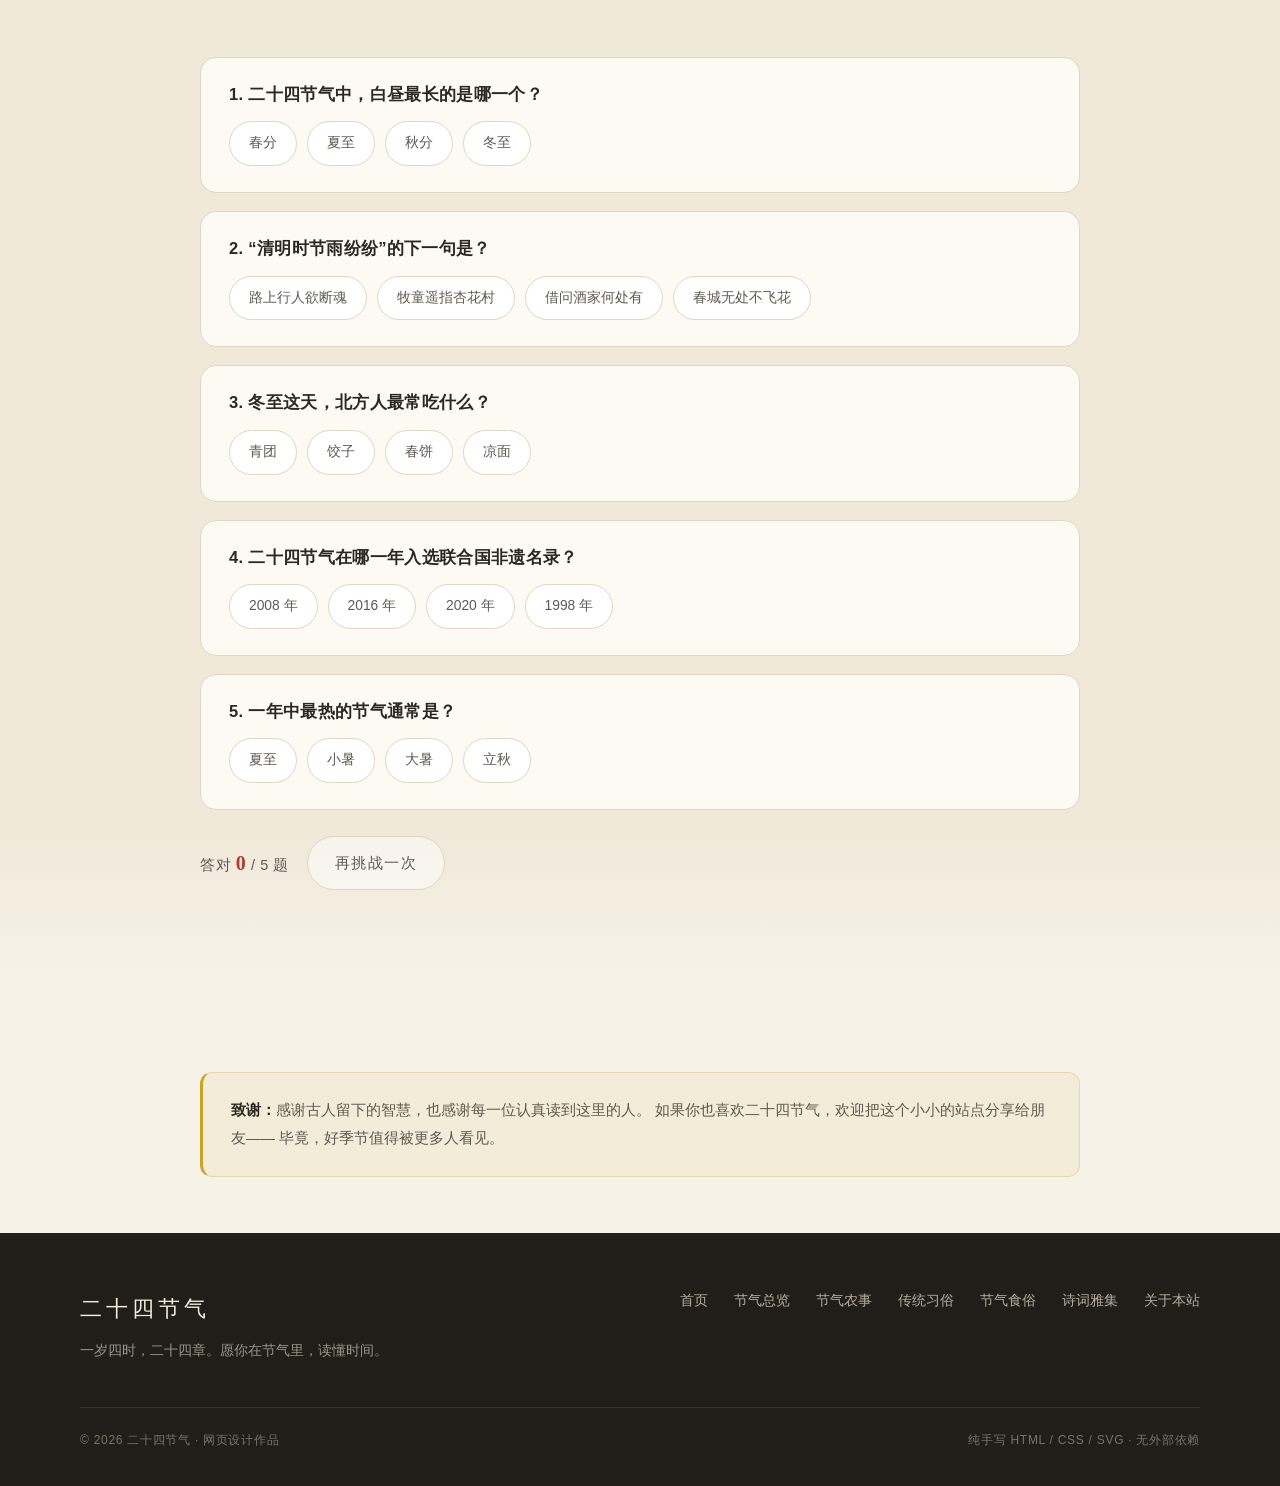
==== commit ee853103: "Expand food page and document image sources Co-Authored-By: Claude Code <noreply@anthropic.com>" ====
--- a/about.html
+++ b/about.html
@@ -57,7 +57,7 @@
             </p>
             <p>
               首页与四季页使用手绘 SVG 插画：水墨山水、春夏秋冬四景，
-              矢量图形放大不糊、体积又小。食俗、诗词、习俗、农事与总览页的二十八张配图由 AI 生成，
+              矢量图形放大不糊、体积又小。食俗、诗词、习俗、农事与总览页的三十二张配图由 AI 生成，
               再经人工挑选、裁切和调色，统一成水墨淡彩风格。
             </p>
           </div>
@@ -74,6 +74,21 @@
               全站共 7 个页面，使用相对路径互相链接，
               打开任意一页都能逛遍全站。
             </p>
+          </div>
+
+          <div class="about-block reveal">
+            <p class="eyebrow">素材来源</p>
+            <h2>图片、文字与自制说明</h2>
+            <p>
+              为方便核对原创性，下面列出页面所用素材的来源与处理方式。
+            </p>
+            <ul class="source-list">
+              <li><strong>原创 SVG（6 张）：</strong>站点图标、首页山水与春夏秋冬四景，均为本人绘制的矢量插画，文件在 <code>images/*.svg</code>。</li>
+              <li><strong>AI 水墨配图（32 张）：</strong>食俗、诗词、习俗、农事与总览页的配图，由本人在 ComfyUI 中使用 SDXL 生成，再逐张挑选、裁切、调色并转为 WebP；原始生成图与提示词保留在项目归档中，可核对。</li>
+              <li><strong>文字内容：</strong>节气知识参考《月令七十二候集解》《二十四节气歌》及公开科普资料；诗词原文为公有领域作品；赏析、节气关联、农事说明、习俗与食俗文字均为本人整理撰写。</li>
+              <li><strong>字体与外部资源：</strong>只使用系统字体，不加载网络字体；不引用第三方图片、图标库或前端框架。</li>
+              <li><strong>自制与核验：</strong>页面结构、样式、交互和 GitHub Pages 部署均由本人完成；AI 仅用于配图生成和局部代码辅助，最终内容经本人修改、整合并逐页核验。</li>
+            </ul>
           </div>
         </div>
 
--- a/css/style.css
+++ b/css/style.css
@@ -909,6 +909,23 @@
 .about-block h2{ font-size:26px; margin-bottom:14px; }
 .about-block p{ color:var(--ink-2); font-size:14.8px; line-height:1.95; }
 .about-block p + p{ margin-top:12px; }
+.source-list{
+  margin:14px 0 0;
+  padding-left:1.2em;
+  color:var(--ink-2);
+  font-size:14.8px;
+  line-height:1.95;
+}
+.source-list li{ margin-bottom:10px; }
+.source-list strong{ color:var(--ink); }
+.source-list code{
+  font-family:ui-monospace,SFMono-Regular,Consolas,monospace;
+  font-size:12.5px;
+  padding:1px 5px;
+  border-radius:4px;
+  background:var(--paper-3);
+  color:var(--ink-2);
+}
 
 /* 小测验 */
 .quiz{ display:grid; gap:18px; margin-top:34px; }
